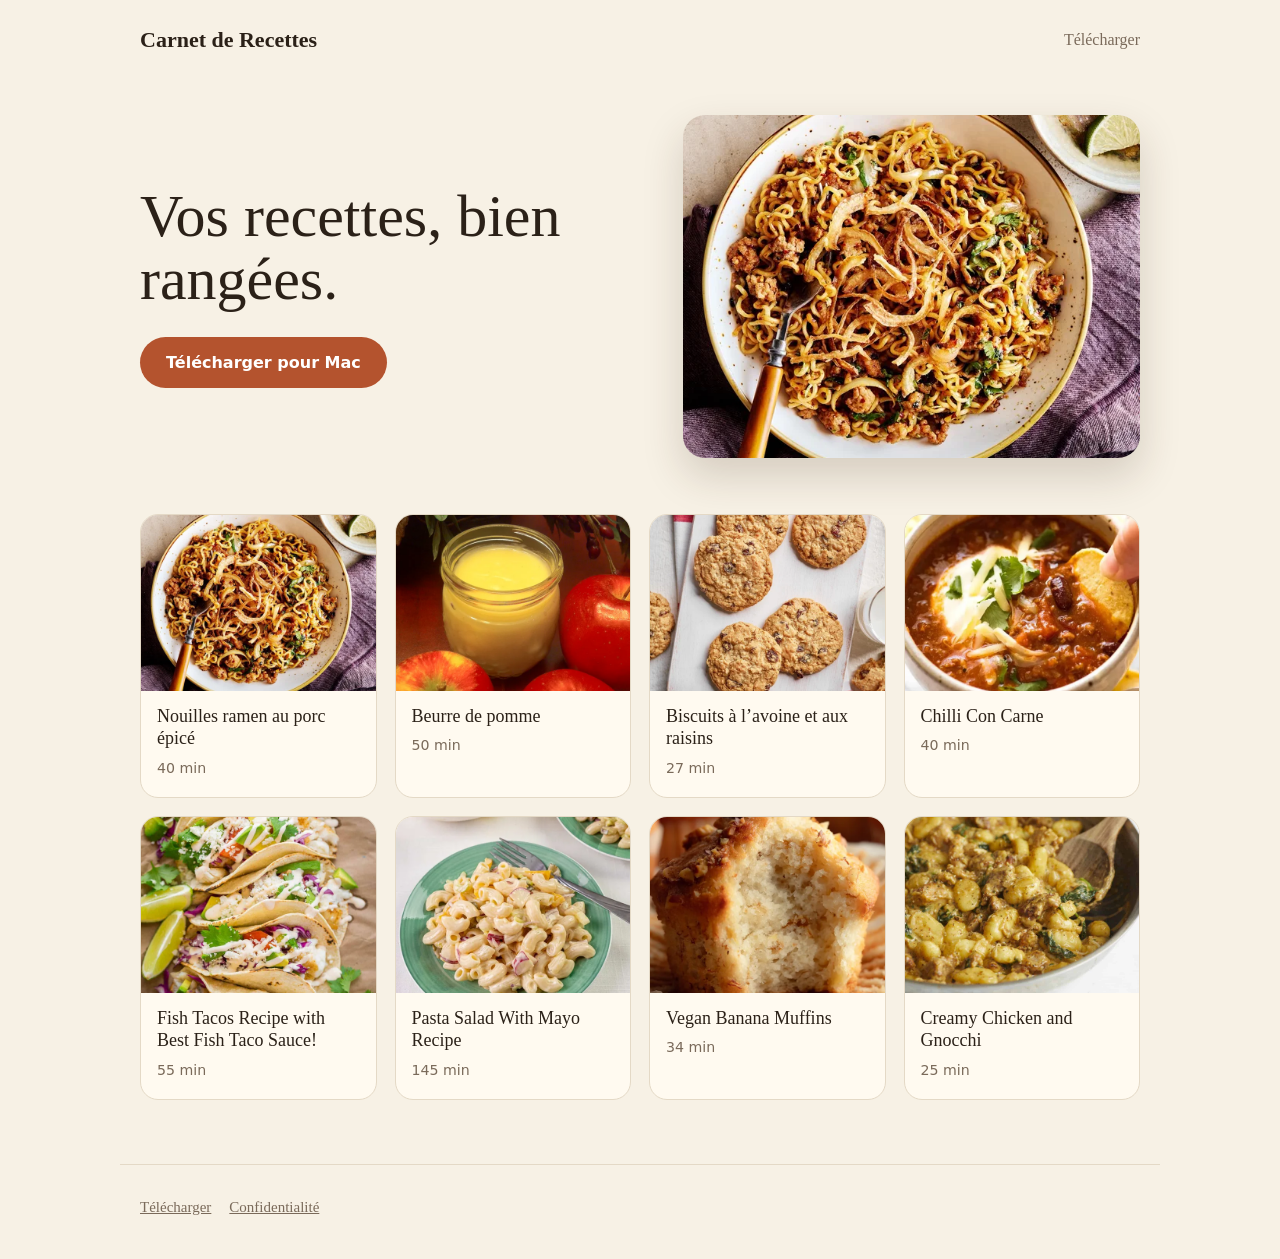
==== index.html @ 00018520 "Add Carnet de Recettes site Co-Authored-By: Claude Sonnet 5.5 <noreply@anthropic.com> Claude-Session" ====
<!doctype html><html lang="fr"><head><meta charset="utf-8"><meta name="viewport" content="width=device-width,initial-scale=1"><title>Carnet de Recettes</title><link rel="stylesheet" href="style.css"></head><body>
<header><a class="brand" href="./">Carnet de Recettes</a><nav><a href="telecharger.html">Télécharger</a></nav></header>
<main><section class="hero"><div><h1>Vos recettes, bien rangées.</h1><div class="row"><a class="btn" href="telecharger.html">Télécharger pour Mac</a></div></div>
<img src="images/nouilles-ramen-au-porc-epice.webp" alt=""></section>
<div class="grid" id="grid"></div></main>
<script>fetch('recipes.json').then(r=>r.json()).then(l=>{grid.innerHTML=l.map(x=>`<div class="card"><img src="${x.image}" alt="" loading="lazy"><div><h3>${x.title}</h3><small>${x.total_time||''}</small></div></div>`).join('')})</script>
<footer><a href="telecharger.html">Télécharger</a><a href="confidentialite.html">Confidentialité</a></footer></body></html>
---- style.css ----
:root{--paper:#f7f1e5;--card:#fffaf0;--ink:#2b2118;--soft:#7a6a5a;--line:#e4d9c6;--accent:#b4532e}
@media(prefers-color-scheme:dark){:root{--paper:#1d1812;--card:#272018;--ink:#f1e8d8;--soft:#a69883;--line:#3a3126;--accent:#e0825a}}
*{box-sizing:border-box}
body{margin:0;background:var(--paper);color:var(--ink);font:17px/1.6 "Iowan Old Style","Palatino",Georgia,serif}
a{color:inherit}
header,main,footer{max-width:1040px;margin:0 auto;padding:0 20px}
header{display:flex;justify-content:space-between;align-items:center;padding-top:22px;padding-bottom:22px}
.brand{font-size:22px;font-weight:600;text-decoration:none}
nav a{margin-left:22px;text-decoration:none;color:var(--soft);font-size:16px}
nav a:hover{color:var(--accent)}
.btn{display:inline-block;background:var(--accent);color:#fff;padding:13px 26px;border-radius:999px;text-decoration:none;font-weight:600;font-family:-apple-system,system-ui,sans-serif;font-size:16px}
.btn.alt{background:none;color:var(--accent);border:1.5px solid var(--accent)}
.hero{display:grid;grid-template-columns:1.1fr 1fr;gap:40px;align-items:center;padding:36px 0 56px}
.hero h1{font-size:clamp(38px,6vw,60px);line-height:1.05;margin:0 0 26px;font-weight:500}
.hero .row{display:flex;gap:12px;flex-wrap:wrap}
.hero img{width:100%;border-radius:22px;aspect-ratio:4/3;object-fit:cover;box-shadow:0 18px 40px rgba(60,40,20,.18)}
.grid{display:grid;grid-template-columns:repeat(auto-fill,minmax(230px,1fr));gap:18px;padding-bottom:64px}
.card{background:var(--card);border:1px solid var(--line);border-radius:18px;overflow:hidden}
.card img{width:100%;aspect-ratio:4/3;object-fit:cover;display:block}
.card div{padding:14px 16px 16px}
.card h3{margin:0 0 4px;font-size:18px;font-weight:500;line-height:1.25}
.card small{color:var(--soft);font-family:-apple-system,system-ui,sans-serif}
footer{padding-top:30px;padding-bottom:40px;color:var(--soft);font-size:15px;border-top:1px solid var(--line)}
footer a{margin-right:18px}
.panel{background:var(--card);border:1px solid var(--line);border-radius:20px;padding:28px;margin:10px 0 28px}
h1.page{font-size:40px;font-weight:500;margin:20px 0}
.panel h2{margin:0 0 6px;font-weight:500}
.meta{color:var(--soft);font-family:-apple-system,system-ui,sans-serif;font-size:15px}
ul.notes{padding-left:20px;margin:14px 0 0}
.recipe-hero{position:relative;border-radius:22px;overflow:hidden;margin-top:6px}
.recipe-hero img{width:100%;max-height:420px;object-fit:cover;display:block}
.recipe-hero h1{position:absolute;inset:auto 0 0 0;margin:0;padding:80px 28px 24px;color:#fff;font-weight:500;font-size:clamp(30px,5vw,46px);line-height:1.1;background:linear-gradient(transparent,rgba(20,12,6,.78))}
.cols{display:grid;grid-template-columns:minmax(0,1fr) minmax(0,1.6fr);gap:32px;margin:30px 0}
.cols h2{font-size:15px;letter-spacing:.12em;text-transform:uppercase;color:var(--accent);font-family:-apple-system,system-ui,sans-serif;margin:0 0 12px}
.cols ul{list-style:none;padding:0;margin:0}
.cols ul li{padding:9px 0;border-bottom:1px solid var(--line)}
ol.steps{list-style:none;counter-reset:s;padding:0;margin:0}
ol.steps li{counter-increment:s;position:relative;padding:0 0 22px 52px}
ol.steps li:before{content:counter(s);position:absolute;left:0;top:0;width:34px;height:34px;border-radius:50%;background:var(--accent);color:#fff;text-align:center;line-height:34px;font-size:16px}
ol.steps li:not(:last-child):after{content:"";position:absolute;left:16.5px;top:38px;bottom:4px;width:1.5px;background:var(--line)}
.cta{display:flex;gap:12px;flex-wrap:wrap;margin:10px 0 40px}
@media(max-width:720px){.hero,.cols{grid-template-columns:1fr}}
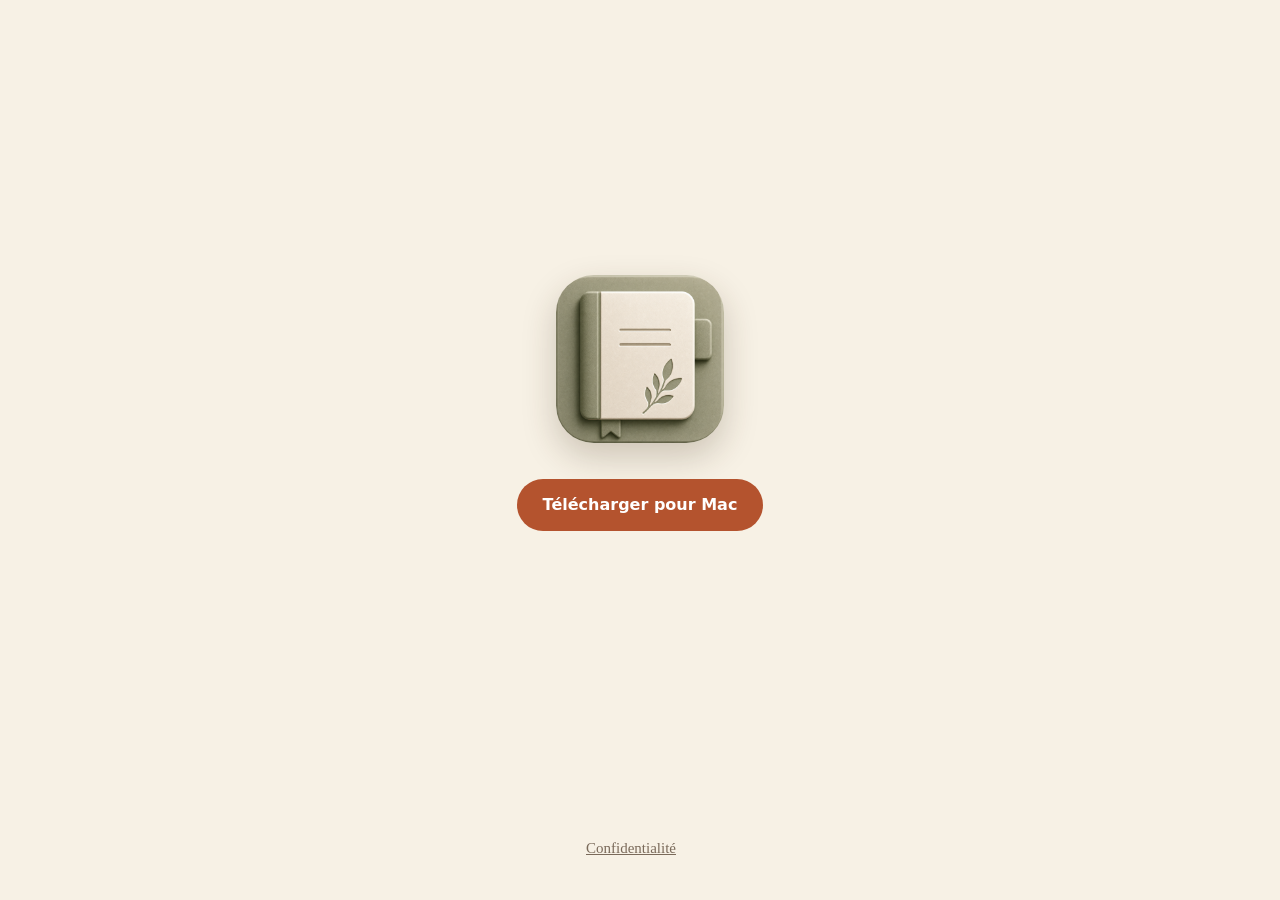
==== commit d6011e90: "Simplify site to icon and Mac download Co-Authored-By: Claude Sonnet 5.5 <noreply@anthropic.com> Cla" ====
--- a/index.html
+++ b/index.html
@@ -1,7 +1,3 @@
-<!doctype html><html lang="fr"><head><meta charset="utf-8"><meta name="viewport" content="width=device-width,initial-scale=1"><title>Carnet de Recettes</title><link rel="stylesheet" href="style.css"></head><body>
-<header><a class="brand" href="./">Carnet de Recettes</a><nav><a href="telecharger.html">Télécharger</a></nav></header>
-<main><section class="hero"><div><h1>Vos recettes, bien rangées.</h1><div class="row"><a class="btn" href="telecharger.html">Télécharger pour Mac</a></div></div>
-<img src="images/nouilles-ramen-au-porc-epice.webp" alt=""></section>
-<div class="grid" id="grid"></div></main>
-<script>fetch('recipes.json').then(r=>r.json()).then(l=>{grid.innerHTML=l.map(x=>`<div class="card"><img src="${x.image}" alt="" loading="lazy"><div><h3>${x.title}</h3><small>${x.total_time||''}</small></div></div>`).join('')})</script>
-<footer><a href="telecharger.html">Télécharger</a><a href="confidentialite.html">Confidentialité</a></footer></body></html>
+<!doctype html><html lang="fr"><head><meta charset="utf-8"><meta name="viewport" content="width=device-width,initial-scale=1"><title>Carnet de Recettes</title><link rel="icon" href="icon.png"><link rel="stylesheet" href="style.css"></head><body class="home">
+<main><img class="icon" src="icon.png" alt="Carnet de Recettes"><a class="btn" href="https://github.com/MaxiG0D/carnet-de-recettes-site/releases/latest/download/Carnet-de-Recettes.zip">Télécharger pour Mac</a></main>
+<footer><a href="confidentialite.html">Confidentialité</a></footer></body></html>
--- a/style.css
+++ b/style.css
@@ -40,3 +40,7 @@
 ol.steps li:not(:last-child):after{content:"";position:absolute;left:16.5px;top:38px;bottom:4px;width:1.5px;background:var(--line)}
 .cta{display:flex;gap:12px;flex-wrap:wrap;margin:10px 0 40px}
 @media(max-width:720px){.hero,.cols{grid-template-columns:1fr}}
+body.home{min-height:100vh;display:flex;flex-direction:column}
+body.home main{flex:1;display:flex;flex-direction:column;align-items:center;justify-content:center;gap:36px}
+.icon{width:168px;height:168px;border-radius:22.5%;box-shadow:0 14px 34px rgba(60,40,20,.22)}
+body.home footer{border:0;text-align:center;width:100%}
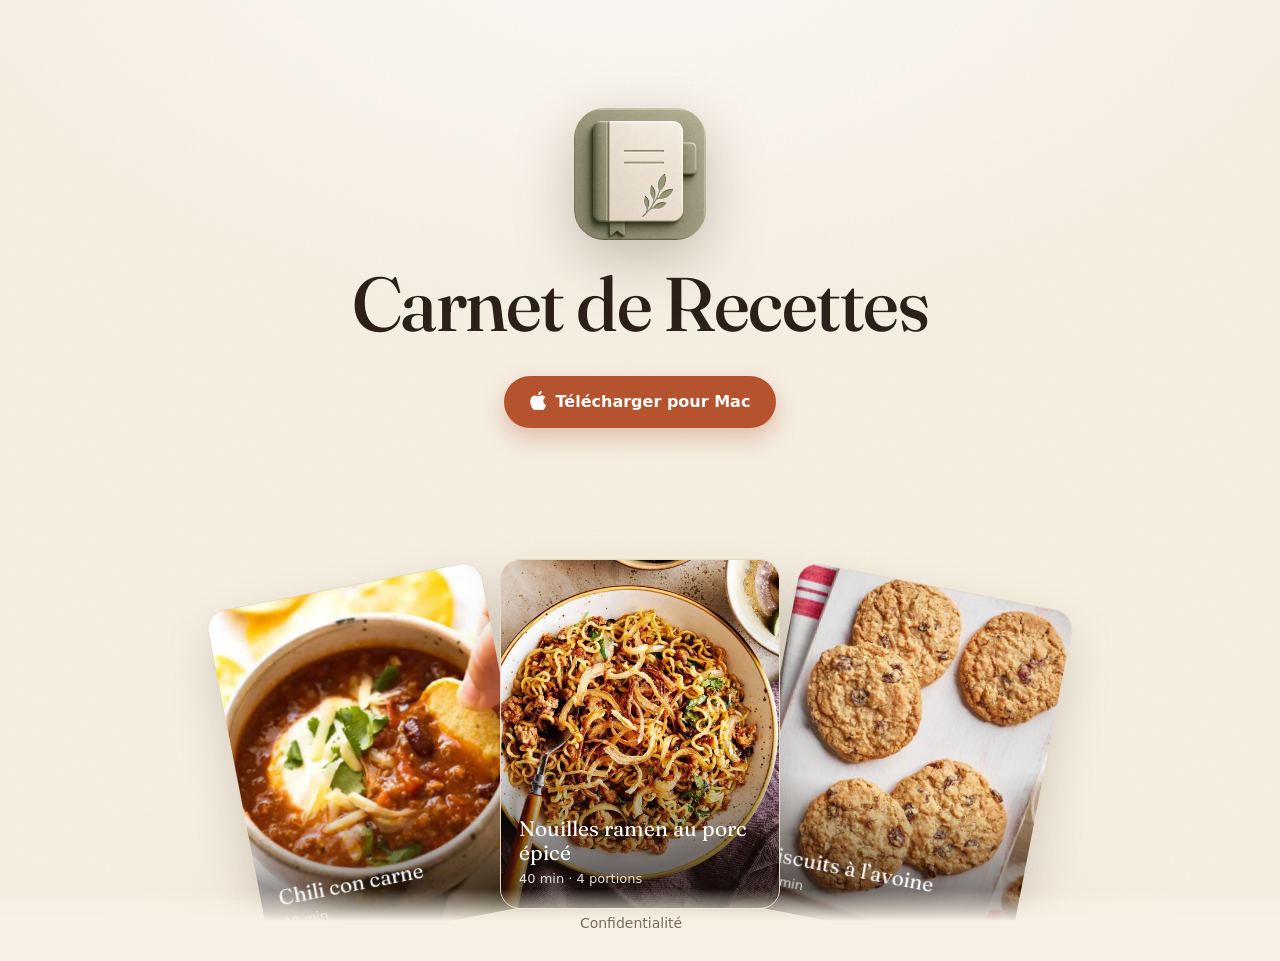
==== commit 76cac89d: "Give the home page a warm hero with fanned recipe cards Co-Authored-By: Claude Opus 5.5 <noreply@ant" ====
--- a/index.html
+++ b/index.html
@@ -1,3 +1,19 @@
-<!doctype html><html lang="fr"><head><meta charset="utf-8"><meta name="viewport" content="width=device-width,initial-scale=1"><title>Carnet de Recettes</title><link rel="icon" href="icon.png"><link rel="stylesheet" href="style.css"></head><body class="home">
-<main><img class="icon" src="icon.png" alt="Carnet de Recettes"><a class="btn" href="https://github.com/MaxiG0D/carnet-de-recettes-site/releases/latest/download/Carnet-de-Recettes.zip">Télécharger pour Mac</a></main>
-<footer><a href="confidentialite.html">Confidentialité</a></footer></body></html>
+<!doctype html><html lang="fr"><head><meta charset="utf-8"><meta name="viewport" content="width=device-width,initial-scale=1">
+<title>Carnet de Recettes</title><link rel="icon" href="icon.png">
+<link rel="preconnect" href="https://fonts.googleapis.com"><link rel="preconnect" href="https://fonts.gstatic.com" crossorigin>
+<link href="https://fonts.googleapis.com/css2?family=Fraunces:opsz,wght@9..144,400;9..144,500&display=swap" rel="stylesheet">
+<link rel="stylesheet" href="style.css"></head><body class="home">
+<main>
+  <section class="intro">
+    <img class="icon" src="icon.png" alt="">
+    <h1>Carnet de Recettes</h1>
+    <a class="btn" href="https://github.com/MaxiG0D/carnet-de-recettes-site/releases/latest/download/Carnet-de-Recettes.zip"><svg viewBox="0 0 17 20" aria-hidden="true"><path fill="currentColor" d="M14.1 10.6c0-2.6 2.1-3.8 2.2-3.9-1.2-1.8-3.1-2-3.7-2-1.6-.2-3.1.9-3.9.9-.8 0-2-.9-3.4-.9C3.6 4.8 2 5.8 1.1 7.4c-1.9 3.2-.5 8 1.3 10.6.9 1.3 1.9 2.7 3.3 2.6 1.3-.1 1.8-.9 3.4-.9s2 .9 3.4.8c1.4 0 2.3-1.3 3.2-2.6 1-1.5 1.4-2.9 1.4-3-.1 0-2.9-1.1-3-4.3zM11.5 3c.7-.9 1.2-2 1.1-3.2-1 0-2.3.7-3 1.6-.7.8-1.2 2-1.1 3.1 1.1.1 2.3-.6 3-1.5z"/></svg>Télécharger pour Mac</a>
+  </section>
+  <section class="fan" aria-hidden="true">
+    <figure class="fiche f1"><img src="images/chilli-con-carne.webp" alt=""><figcaption><span>Chili con carne</span><small>40 min</small></figcaption></figure>
+    <figure class="fiche f2"><img src="images/nouilles-ramen-au-porc-epice.webp" alt=""><figcaption><span>Nouilles ramen au porc épicé</span><small>40 min · 4 portions</small></figcaption></figure>
+    <figure class="fiche f3"><img src="images/biscuits-a-lavoine-et-aux-raisins.webp" alt=""><figcaption><span>Biscuits à l’avoine</span><small>27 min</small></figcaption></figure>
+  </section>
+</main>
+<footer><a href="confidentialite.html">Confidentialité</a></footer>
+</body></html>
--- a/style.css
+++ b/style.css
@@ -1,5 +1,5 @@
-:root{--paper:#f7f1e5;--card:#fffaf0;--ink:#2b2118;--soft:#7a6a5a;--line:#e4d9c6;--accent:#b4532e}
-@media(prefers-color-scheme:dark){:root{--paper:#1d1812;--card:#272018;--ink:#f1e8d8;--soft:#a69883;--line:#3a3126;--accent:#e0825a}}
+:root{--glow:rgba(255,255,255,.75);--paper:#f7f1e5;--card:#fffaf0;--ink:#2b2118;--soft:#7a6a5a;--line:#e4d9c6;--accent:#b4532e}
+@media(prefers-color-scheme:dark){:root{--glow:rgba(224,130,90,.10);--paper:#1d1812;--card:#272018;--ink:#f1e8d8;--soft:#a69883;--line:#3a3126;--accent:#e0825a}}
 *{box-sizing:border-box}
 body{margin:0;background:var(--paper);color:var(--ink);font:17px/1.6 "Iowan Old Style","Palatino",Georgia,serif}
 a{color:inherit}
@@ -40,7 +40,34 @@
 ol.steps li:not(:last-child):after{content:"";position:absolute;left:16.5px;top:38px;bottom:4px;width:1.5px;background:var(--line)}
 .cta{display:flex;gap:12px;flex-wrap:wrap;margin:10px 0 40px}
 @media(max-width:720px){.hero,.cols{grid-template-columns:1fr}}
-body.home{min-height:100vh;display:flex;flex-direction:column}
-body.home main{flex:1;display:flex;flex-direction:column;align-items:center;justify-content:center;gap:36px}
-.icon{width:168px;height:168px;border-radius:22.5%;box-shadow:0 14px 34px rgba(60,40,20,.22)}
-body.home footer{border:0;text-align:center;width:100%}
+
+body.home{min-height:100vh;display:flex;flex-direction:column;overflow-x:hidden;
+  background:
+    radial-gradient(1200px 700px at 50% -10%,var(--glow),transparent 60%),
+    radial-gradient(900px 600px at 50% 110%,rgba(180,83,46,.10),transparent 70%),
+    var(--paper)}
+body.home:before{content:"";position:fixed;inset:0;pointer-events:none;opacity:.35;mix-blend-mode:multiply;
+  background-image:url("data:image/svg+xml,%3Csvg xmlns='http://www.w3.org/2000/svg' width='160' height='160'%3E%3Cfilter id='n'%3E%3CfeTurbulence type='fractalNoise' baseFrequency='.9' numOctaves='2'/%3E%3CfeColorMatrix values='0 0 0 0 .45 0 0 0 0 .35 0 0 0 0 .25 0 0 0 .18 0'/%3E%3C/filter%3E%3Crect width='100%25' height='100%25' filter='url(%23n)'/%3E%3C/svg%3E")}
+body.home main{flex:1;display:flex;flex-direction:column;align-items:center;padding:12vh 16px 0;max-width:none}
+.intro{display:flex;flex-direction:column;align-items:center;text-align:center;animation:rise .9s cubic-bezier(.2,.7,.2,1) both}
+.icon{width:132px;height:132px;border-radius:23%;filter:drop-shadow(0 18px 28px rgba(70,50,25,.28));margin-bottom:26px}
+.intro h1{font-family:Fraunces,"Iowan Old Style",Georgia,serif;font-weight:500;font-size:clamp(42px,7vw,76px);letter-spacing:-.02em;line-height:1;margin:0 0 34px}
+.btn{display:inline-flex;align-items:center;gap:10px;box-shadow:0 10px 24px rgba(180,83,46,.32);transition:transform .2s,box-shadow .2s}
+.btn:hover{transform:translateY(-2px);box-shadow:0 14px 30px rgba(180,83,46,.4)}
+.btn svg{width:16px;height:19px;margin-top:-3px}
+.fan{position:relative;width:min(760px,100%);height:clamp(260px,40vw,380px);margin-top:clamp(50px,9vh,90px)}
+.fiche{position:absolute;left:50%;bottom:-40px;width:clamp(170px,30vw,280px);margin:0;background:var(--card);border-radius:20px;overflow:hidden;
+  border:1px solid var(--line);box-shadow:0 24px 50px rgba(70,50,25,.20);transform-origin:50% 120%;animation:deal 1.1s cubic-bezier(.2,.7,.2,1) both}
+.fiche img{display:block;width:100%;aspect-ratio:4/5;object-fit:cover}
+.fiche figcaption{position:absolute;inset:auto 0 0 0;padding:70px 18px 16px;color:#fff;background:linear-gradient(transparent,rgba(25,15,8,.78))}
+.fiche span{display:block;font-family:Fraunces,Georgia,serif;font-size:clamp(16px,2.2vw,21px);line-height:1.15}
+.fiche small{font-family:-apple-system,system-ui,sans-serif;font-size:13px;opacity:.85}
+.f1{--r:-11deg;--x:-128%;z-index:1;animation-delay:.15s}
+.f2{--r:0deg;--x:-50%;z-index:3;bottom:-20px;animation-delay:.3s}
+.f3{--r:11deg;--x:28%;z-index:2;animation-delay:.45s}
+.fiche{transform:translateX(var(--x)) rotate(var(--r))}
+@keyframes deal{from{opacity:0;transform:translateX(-50%) translateY(60px) rotate(0)}to{opacity:1;transform:translateX(var(--x)) rotate(var(--r))}}
+@keyframes rise{from{opacity:0;transform:translateY(16px)}to{opacity:1;transform:none}}
+body.home footer{position:relative;z-index:5;border:0;text-align:center;max-width:none;width:100%;padding:22px 0 26px;background:linear-gradient(transparent,var(--paper) 45%)}
+body.home footer a{color:var(--soft);text-decoration:none;font-size:14px;font-family:-apple-system,system-ui,sans-serif}
+@media(prefers-reduced-motion:reduce){.intro,.fiche{animation:none}}
